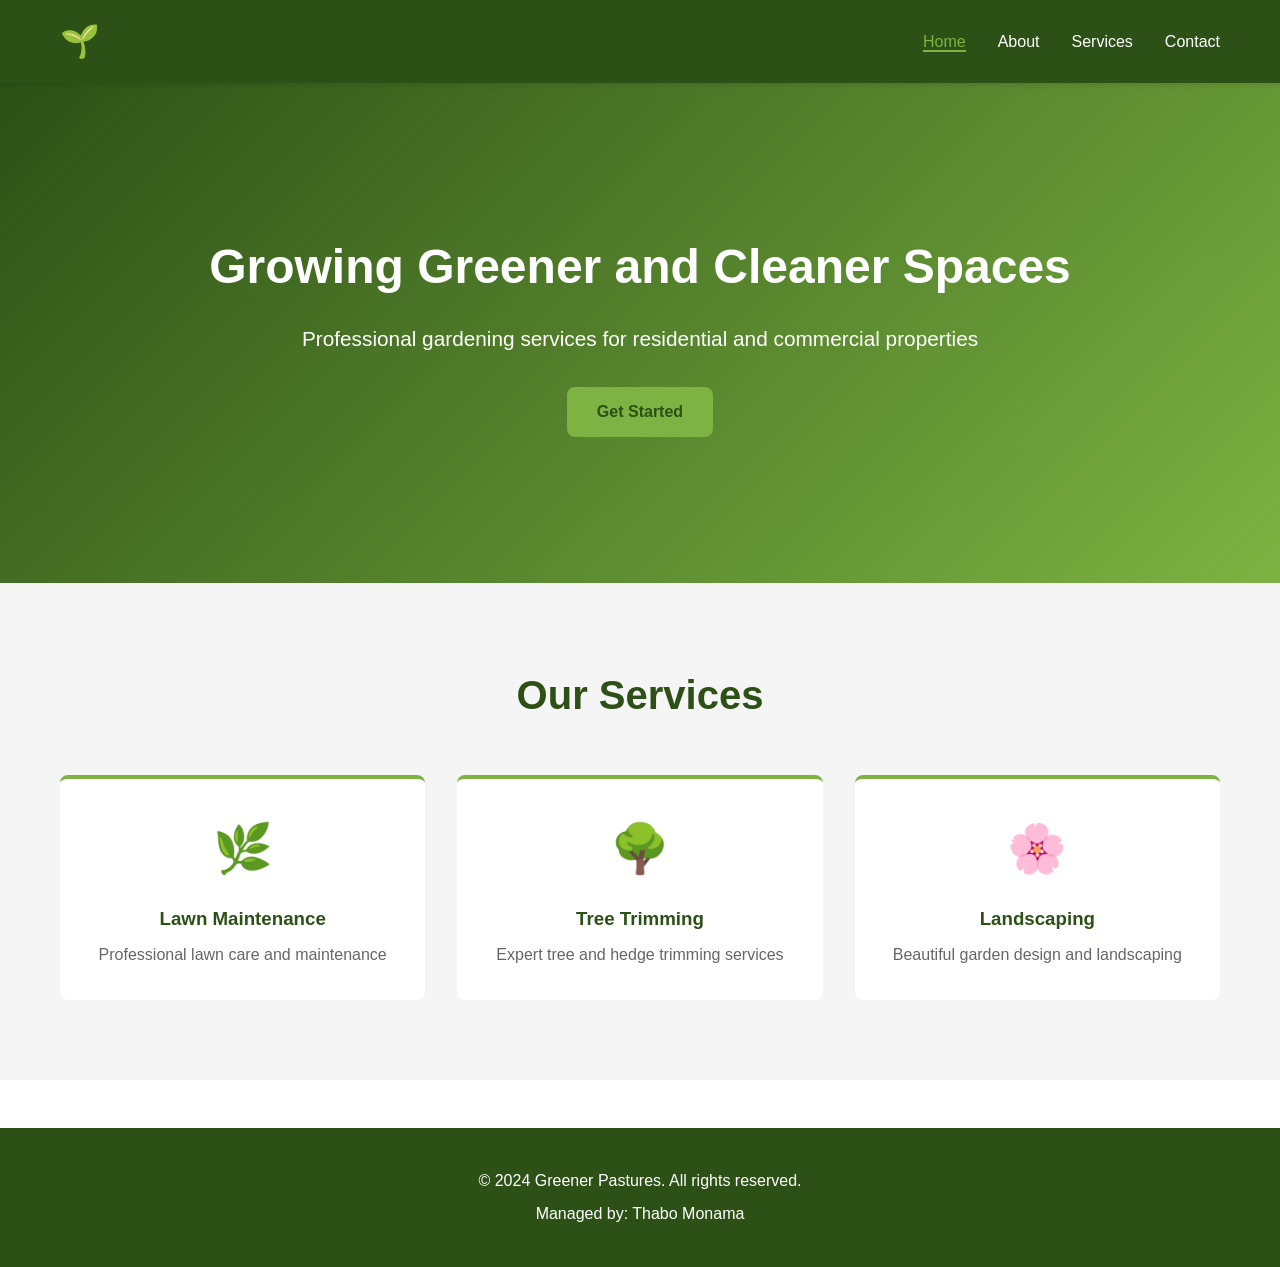
==== index.html @ 12ef0345 "Initial commit: Greener Pastures website" ====
<!DOCTYPE html>
<html lang="en">
<head>
    <meta charset="UTF-8">
    <meta name="viewport" content="width=device-width, initial-scale=1.0">
    <title>Greener Pastures - Gardening Services</title>
    <link rel="stylesheet" href="style.css">
</head>
<body>
    <!-- Navigation Bar -->
    <nav class="navbar">
        <div class="nav-container">
            <div class="logo">
                <span class="logo-icon">🌱</span>
                <span class="logo-text">Greener Pastures</span>
            </div>
            <ul class="nav-links">
                <li><a href="index.html" class="active">Home</a></li>
                <li><a href="about.html">About</a></li>
                <li><a href="services.html">Services</a></li>
                <li><a href="contact.html">Contact</a></li>
            </ul>
            <div class="hamburger" id="hamburger">
                <span></span>
                <span></span>
                <span></span>
            </div>
        </div>
    </nav>

    <!-- Hero Section -->
    <section class="hero">
        <div class="hero-content">
            <h1>Growing Greener and Cleaner Spaces</h1>
            <p>Professional gardening services for residential and commercial properties</p>
            <a href="contact.html" class="cta-button">Get Started</a>
        </div>
    </section>

    <!-- Featured Services -->
    <section class="featured-services">
        <div class="container">
            <h2>Our Services</h2>
            <div class="services-grid">
                <div class="service-card">
                    <div class="service-icon">🌿</div>
                    <h3>Lawn Maintenance</h3>
                    <p>Professional lawn care and maintenance</p>
                </div>
                <div class="service-card">
                    <div class="service-icon">🌳</div>
                    <h3>Tree Trimming</h3>
                    <p>Expert tree and hedge trimming services</p>
                </div>
                <div class="service-card">
                    <div class="service-icon">🌸</div>
                    <h3>Landscaping</h3>
                    <p>Beautiful garden design and landscaping</p>
                </div>
            </div>
        </div>
    </section>

    <!-- Footer -->
    <footer class="footer">
        <div class="footer-content">
            <p>&copy; 2024 Greener Pastures. All rights reserved.</p>
            <p>Managed by: Thabo Monama</p>
        </div>
    </footer>

    <script src="script.js"></script>
</body>
</html>
---- style.css ----
* {
    margin: 0;
    padding: 0;
    box-sizing: border-box;
}

:root {
    --dark-green: #2d5016;
    --light-green: #7cb342;
    --white: #ffffff;
    --light-gray: #f5f5f5;
    --text-dark: #333333;
    --border-radius: 8px;
    --transition: all 0.3s ease;
}

body {
    font-family: 'Segoe UI', Tahoma, Geneva, Verdana, sans-serif;
    line-height: 1.6;
    color: var(--text-dark);
    background-color: var(--white);
}

.container {
    max-width: 1200px;
    margin: 0 auto;
    padding: 0 20px;
}

/* Navigation Bar */
.navbar {
    background-color: var(--dark-green);
    color: var(--white);
    padding: 1rem 0;
    position: sticky;
    top: 0;
    z-index: 100;
    box-shadow: 0 2px 5px rgba(0, 0, 0, 0.1);
}

.nav-container {
    max-width: 1200px;
    margin: 0 auto;
    padding: 0 20px;
    display: flex;
    justify-content: space-between;
    align-items: center;
}

.logo {
    display: flex;
    align-items: center;
    gap: 10px;
    font-size: 1.5rem;
    font-weight: bold;
    color: var(--light-green);
}

.logo-icon {
    font-size: 2rem;
}

.logo-text {
    display: none;
}

.nav-links {
    display: flex;
    list-style: none;
    gap: 2rem;
}

.nav-links a {
    color: var(--white);
    text-decoration: none;
    transition: var(--transition);
    font-weight: 500;
}

.nav-links a:hover,
.nav-links a.active {
    color: var(--light-green);
    border-bottom: 2px solid var(--light-green);
}

.hamburger {
    display: none;
    flex-direction: column;
    cursor: pointer;
}

.hamburger span {
    width: 25px;
    height: 3px;
    background-color: var(--white);
    margin: 5px 0;
    transition: var(--transition);
}

/* Hero Section */
.hero {
    background: linear-gradient(135deg, var(--dark-green) 0%, var(--light-green) 100%);
    color: var(--white);
    padding: 100px 20px;
    text-align: center;
    min-height: 500px;
    display: flex;
    align-items: center;
    justify-content: center;
}

.hero-content h1 {
    font-size: 3rem;
    margin-bottom: 1rem;
    animation: slideInDown 0.8s ease-out;
}

.hero-content p {
    font-size: 1.3rem;
    margin-bottom: 2rem;
    animation: slideInUp 0.8s ease-out;
}

.cta-button {
    display: inline-block;
    background-color: var(--light-green);
    color: var(--dark-green);
    padding: 12px 30px;
    text-decoration: none;
    border-radius: var(--border-radius);
    font-weight: bold;
    transition: var(--transition);
    animation: slideInUp 0.8s ease-out 0.2s both;
}

.cta-button:hover {
    background-color: var(--white);
    transform: translateY(-3px);
    box-shadow: 0 5px 15px rgba(0, 0, 0, 0.2);
}

/* Featured Services */
.featured-services {
    padding: 80px 20px;
    background-color: var(--light-gray);
}

.featured-services h2 {
    text-align: center;
    font-size: 2.5rem;
    color: var(--dark-green);
    margin-bottom: 3rem;
}

.services-grid {
    display: grid;
    grid-template-columns: repeat(auto-fit, minmax(300px, 1fr));
    gap: 2rem;
}

.service-card {
    background-color: var(--white);
    padding: 2rem;
    border-radius: var(--border-radius);
    text-align: center;
    transition: var(--transition);
    border-top: 4px solid var(--light-green);
}

.service-card:hover {
    transform: translateY(-10px);
    box-shadow: 0 10px 30px rgba(45, 80, 22, 0.1);
}

.service-icon {
    font-size: 3rem;
    margin-bottom: 1rem;
}

.service-card h3 {
    color: var(--dark-green);
    margin-bottom: 0.5rem;
}

.service-card p {
    color: #666;
}

/* About Section */
.about-section {
    padding: 80px 20px;
}

.about-section h1 {
    color: var(--dark-green);
    font-size: 2.5rem;
    margin-bottom: 3rem;
    text-align: center;
}

.about-content {
    display: grid;
    grid-template-columns: 1fr 1fr;
    gap: 3rem;
    align-items: start;
}

.about-text h2 {
    color: var(--light-green);
    margin-top: 2rem;
    margin-bottom: 1rem;
}

.about-text h2:first-child {
    margin-top: 0;
}

.about-text p {
    color: #666;
    margin-bottom: 1rem;
    line-height: 1.8;
}

.about-list {
    list-style: none;
    margin-top: 1rem;
}

.about-list li {
    padding: 0.5rem 0;
    color: var(--dark-green);
    font-weight: 500;
}

.about-owner {
    display: flex;
    justify-content: center;
}

.owner-card {
    background: linear-gradient(135deg, var(--dark-green) 0%, var(--light-green) 100%);
    color: var(--white);
    padding: 2rem;
    border-radius: var(--border-radius);
    text-align: center;
    box-shadow: 0 5px 15px rgba(45, 80, 22, 0.2);
}

.owner-icon {
    font-size: 4rem;
    margin-bottom: 1rem;
}

.owner-card h3 {
    font-size: 1.5rem;
    margin-bottom: 0.5rem;
}

.owner-title {
    color: var(--light-green);
    font-weight: bold;
    margin-bottom: 1rem;
}

.owner-bio {
    line-height: 1.8;
    font-size: 0.95rem;
}

/* Services Section */
.services-section {
    padding: 80px 20px;
    background-color: var(--light-gray);
}

.services-section h1 {
    color: var(--dark-green);
    font-size: 2.5rem;
    text-align: center;
    margin-bottom: 1rem;
}

.section-subtitle {
    text-align: center;
    color: #666;
    font-size: 1.1rem;
    margin-bottom: 3rem;
}

.services-detailed {
    display: grid;
    grid-template-columns: repeat(auto-fit, minmax(350px, 1fr));
    gap: 2rem;
}

.service-item {
    background-color: var(--white);
    padding: 2rem;
    border-radius: var(--border-radius);
    border-left: 5px solid var(--light-green);
    transition: var(--transition);
}

.service-item:hover {
    box-shadow: 0 8px 20px rgba(45, 80, 22, 0.15);
}

.service-header {
    display: flex;
    align-items: center;
    gap: 1rem;
    margin-bottom: 1rem;
}

.service-number {
    background-color: var(--light-green);
    color: var(--white);
    width: 50px;
    height: 50px;
    border-radius: 50%;
    display: flex;
    align-items: center;
    justify-content: center;
    font-weight: bold;
    font-size: 1.2rem;
}

.service-item h3 {
    color: var(--dark-green);
    flex: 1;
}

.service-item p {
    color: #666;
    margin-bottom: 1rem;
    line-height: 1.8;
}

.service-features {
    list-style: none;
    border-top: 1px solid #eee;
    padding-top: 1rem;
}

.service-features li {
    padding: 0.5rem 0;
    color: var(--light-green);
    font-weight: 500;
}

.service-features li:before {
    content: "✓ ";
    color: var(--dark-green);
    font-weight: bold;
    margin-right: 0.5rem;
}

/* Contact Section */
.contact-section {
    padding: 80px 20px;
}

.contact-section h1 {
    color: var(--dark-green);
    font-size: 2.5rem;
    text-align: center;
    margin-bottom: 1rem;
}

.contact-content {
    display: grid;
    grid-template-columns: 1fr 1fr;
    gap: 3rem;
    margin-top: 3rem;
}

.contact-info {
    display: grid;
    grid-template-columns: 1fr 1fr;
    gap: 2rem;
}

.info-card {
    background-color: var(--light-gray);
    padding: 2rem;
    border-radius: var(--border-radius);
    text-align: center;
    transition: var(--transition);
}

.info-card:hover {
    background-color: var(--light-green);
    color: var(--white);
}

.info-icon {
    font-size: 2.5rem;
    margin-bottom: 1rem;
}

.info-card h3 {
    color: var(--dark-green);
    margin-bottom: 0.5rem;
}

.info-card:hover h3 {
    color: var(--white);
}

.info-card p {
    color: #666;
}

.info-card:hover p {
    color: var(--white);
}

/* Contact Form */
.contact-form-container {
    background-color: var(--light-gray);
    padding: 2rem;
    border-radius: var(--border-radius);
}

.contact-form {
    display: flex;
    flex-direction: column;
}

.form-group {
    margin-bottom: 1.5rem;
    display: flex;
    flex-direction: column;
}

.form-group label {
    color: var(--dark-green);
    font-weight: bold;
    margin-bottom: 0.5rem;
}

.form-group input,
.form-group select,
.form-group textarea {
    padding: 0.75rem;
    border: 2px solid #ddd;
    border-radius: var(--border-radius);
    font-family: inherit;
    font-size: 1rem;
    transition: var(--transition);
}

.form-group input:focus,
.form-group select:focus,
.form-group textarea:focus {
    outline: none;
    border-color: var(--light-green);
    box-shadow: 0 0 5px rgba(124, 179, 66, 0.3);
}

.submit-button {
    background-color: var(--dark-green);
    color: var(--white);
    padding: 12px 30px;
    border: none;
    border-radius: var(--border-radius);
    font-weight: bold;
    font-size: 1rem;
    cursor: pointer;
    transition: var(--transition);
}

.submit-button:hover {
    background-color: var(--light-green);
    transform: translateY(-2px);
    box-shadow: 0 5px 15px rgba(45, 80, 22, 0.2);
}

.form-message {
    margin-top: 1rem;
    padding: 1rem;
    border-radius: var(--border-radius);
    text-align: center;
    font-weight: bold;
    display: none;
}

.form-message.success {
    background-color: #d4edda;
    color: #155724;
    border: 1px solid #c3e6cb;
    display: block;
}

.form-message.error {
    background-color: #f8d7da;
    color: #721c24;
    border: 1px solid #f5c6cb;
    display: block;
}

/* Footer */
.footer {
    background-color: var(--dark-green);
    color: var(--white);
    text-align: center;
    padding: 2rem;
    margin-top: 3rem;
}

.footer-content p {
    margin: 0.5rem 0;
}

/* Animations */
@keyframes slideInDown {
    from {
        opacity: 0;
        transform: translateY(-30px);
    }
    to {
        opacity: 1;
        transform: translateY(0);
    }
}

@keyframes slideInUp {
    from {
        opacity: 0;
        transform: translateY(30px);
    }
    to {
        opacity: 1;
        transform: translateY(0);
    }
}

/* Responsive Design */
@media (max-width: 768px) {
    .logo-text {
        display: inline;
    }

    .nav-links {
        display: none;
        position: absolute;
        top: 60px;
        left: 0;
        width: 100%;
        background-color: var(--dark-green);
        flex-direction: column;
        gap: 0;
        padding: 1rem 0;
    }

    .nav-links.active {
        display: flex;
    }

    .nav-links a {
        padding: 0.75rem 1.5rem;
        border-bottom: 1px solid rgba(255, 255, 255, 0.1);
    }

    .hamburger {
        display: flex;
    }

    .hamburger.active span:nth-child(1) {
        transform: rotate(45deg) translate(10px, 10px);
    }

    .hamburger.active span:nth-child(2) {
        opacity: 0;
    }

    .hamburger.active span:nth-child(3) {
        transform: rotate(-45deg) translate(7px, -7px);
    }

    .hero-content h1 {
        font-size: 2rem;
    }

    .hero-content p {
        font-size: 1rem;
    }

    .featured-services h2 {
        font-size: 2rem;
    }

    .about-content {
        grid-template-columns: 1fr;
    }

    .contact-info {
        grid-template-columns: 1fr;
    }

    .contact-content {
        grid-template-columns: 1fr;
    }

    .services-detailed {
        grid-template-columns: 1fr;
    }
}

@media (max-width: 480px) {
    .hero-content h1 {
        font-size: 1.5rem;
    }

    .featured-services h2,
    .about-section h1,
    .services-section h1,
    .contact-section h1 {
        font-size: 1.5rem;
    }

    .nav-links {
        gap: 0;
    }

    .services-grid {
        grid-template-columns: 1fr;
    }
}
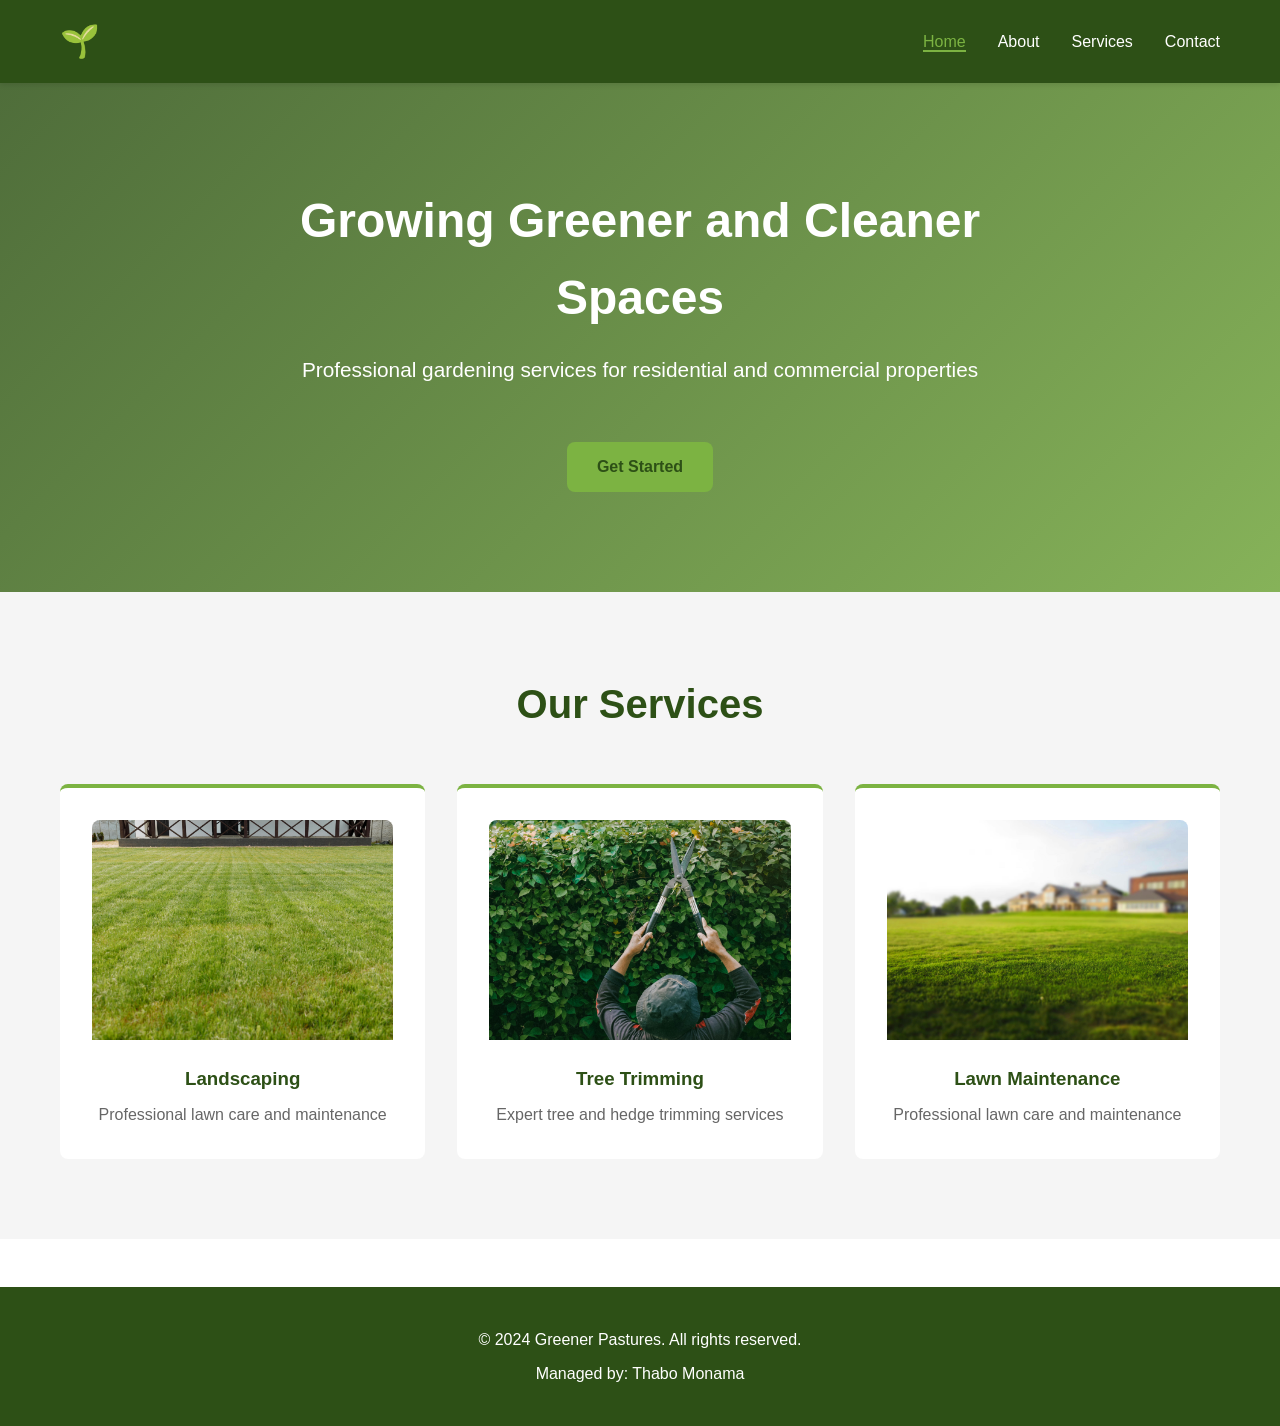
==== commit 65ae5ad4: "Add real images to website" ====
--- a/index.html
+++ b/index.html
@@ -43,19 +43,19 @@
             <h2>Our Services</h2>
             <div class="services-grid">
                 <div class="service-card">
-                    <div class="service-icon">🌿</div>
-                    <h3>Lawn Maintenance</h3>
+                    <img src="images/landscape.jpg.jpg" alt="Landscaping" class="service-image">
+                    <h3>Landscaping </h3>
                     <p>Professional lawn care and maintenance</p>
                 </div>
                 <div class="service-card">
-                    <div class="service-icon">🌳</div>
+                   <img src="images/tree-trimming.jpg.jpg" alt="Tree Trimming" class="service-image">
                     <h3>Tree Trimming</h3>
                     <p>Expert tree and hedge trimming services</p>
                 </div>
                 <div class="service-card">
-                    <div class="service-icon">🌸</div>
-                    <h3>Landscaping</h3>
-                    <p>Beautiful garden design and landscaping</p>
+                   <img src="images/lawn.jpg (2).jpg" alt="Lawn Maintenance" class="service-image">
+                   <h3>Lawn Maintenance</h3>
+                   <p>Professional lawn care and maintenance</p>
                 </div>
             </div>
         </div>
--- a/style.css
+++ b/style.css
@@ -97,7 +97,6 @@
     transition: var(--transition);
 }
 
-/* Hero Section */
 .hero {
     background: linear-gradient(135deg, var(--dark-green) 0%, var(--light-green) 100%);
     color: var(--white);
@@ -120,7 +119,6 @@
     margin-bottom: 2rem;
     animation: slideInUp 0.8s ease-out;
 }
-
 .cta-button {
     display: inline-block;
     background-color: var(--light-green);
@@ -626,4 +624,64 @@
     .services-grid {
         grid-template-columns: 1fr;
     }
+}
+
+/* --- Updated Image Styles for Perfect Fit --- */
+
+/* 1. Service Card Images (Home, About, Services pages) */
+.service-image {
+    width: 100%;            /* Full width of the card */
+    height: 220px;          /* Fixed height so all cards are equal */
+    object-fit: cover;      /* Crops image to fill the box without stretching */
+    object-position: center; /* Focuses on the center of the image */
+    display: block;
+    border-radius: var(--border-radius) var(--border-radius) 0 0; /* Rounded top corners only */
+    margin-bottom: 1.5rem;  /* Space between image and text */
+    transition: transform 0.3s ease;
+}
+
+/* Optional: Gentle zoom effect on hover */
+.service-card:hover .service-image {
+    transform: scale(1.02);
+}
+
+/* 2. Hero Section (Background Image) */
+.hero {
+    /* Keeps your gradient overlay + adds the background image */
+    background: linear-gradient(135deg, rgba(45, 80, 22, 0.85) 0%, rgba(124, 179, 66, 0.85) 100%), 
+                url('images/hero-bg.jpg') center/cover no-repeat;
+    background-attachment: fixed; /* Keeps background still while scrolling */
+    min-height: 500px;      /* Ensures the hero section is tall enough */
+    display: flex;
+    align-items: center;    /* Vertically centers the text */
+    justify-content: center; /* Horizontally centers the text */
+    text-align: center;     /* Centers the text inside */
+}
+
+/* 3. Ensure "Get Started" and Headings stay centered */
+.hero-content {
+    display: flex;
+    flex-direction: column;
+    align-items: center;    /* Keeps everything stacked and centered */
+    max-width: 800px;       /* Prevents text from getting too wide */
+    margin: 0 auto;         /* Centers the content block */
+}
+
+/* Ensure the CTA button looks good */
+.cta-button {
+    margin-top: 1.5rem;     /* Space between text and button */
+    text-decoration: none;
+    display: inline-block;
+    background-color: var(--light-green);
+    color: var(--dark-green);
+    padding: 12px 30px;
+    border-radius: var(--border-radius);
+    font-weight: bold;
+    transition: var(--transition);
+}
+
+.cta-button:hover {
+    background-color: var(--white);
+    transform: translateY(-3px);
+    box-shadow: 0 5px 15px rgba(0, 0, 0, 0.2);
 }
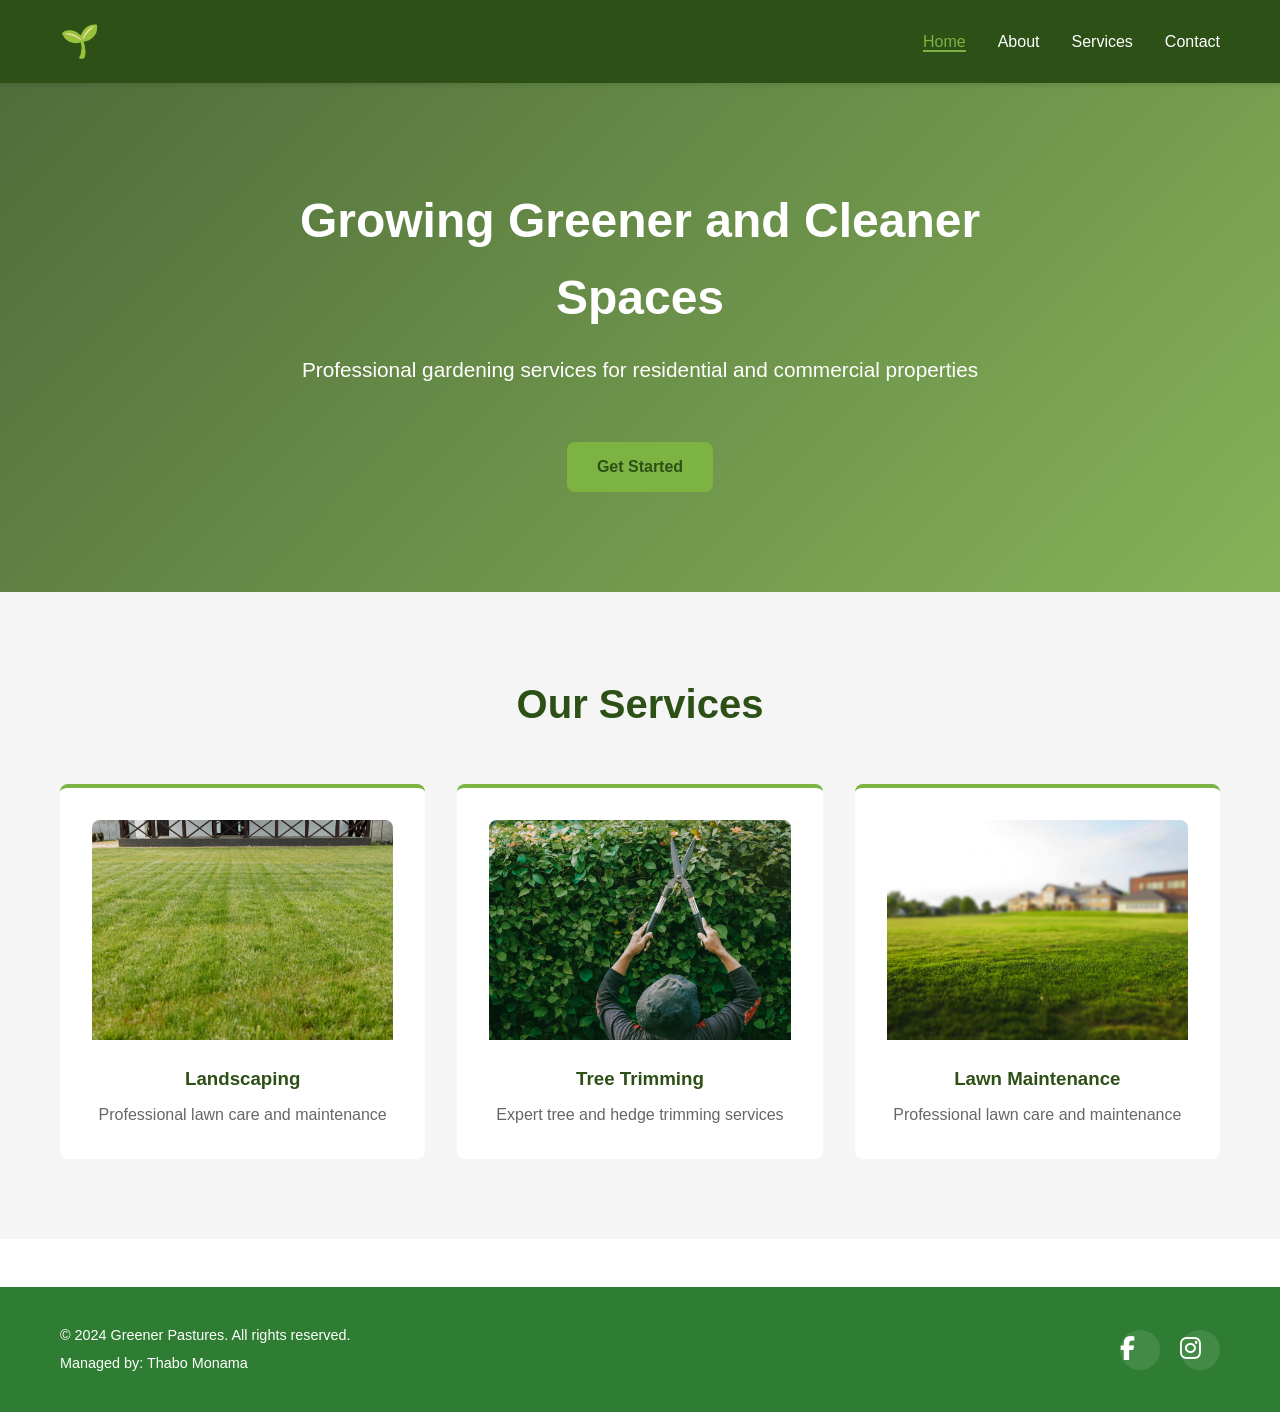
==== commit 2d890c0c: "Add social media icons to footer and fix image paths" ====
--- a/index.html
+++ b/index.html
@@ -4,6 +4,7 @@
     <meta charset="UTF-8">
     <meta name="viewport" content="width=device-width, initial-scale=1.0">
     <title>Greener Pastures - Gardening Services</title>
+    <link rel="stylesheet" href="https://cdnjs.cloudflare.com/ajax/libs/font-awesome/6.4.0/css/all.min.css">
     <link rel="stylesheet" href="style.css">
 </head>
 <body>
@@ -43,17 +44,17 @@
             <h2>Our Services</h2>
             <div class="services-grid">
                 <div class="service-card">
-                    <img src="images/landscape.jpg.jpg" alt="Landscaping" class="service-image">
+                    <img src="images/landscape.jpg" alt="Landscaping" class="service-image">
                     <h3>Landscaping </h3>
                     <p>Professional lawn care and maintenance</p>
                 </div>
                 <div class="service-card">
-                   <img src="images/tree-trimming.jpg.jpg" alt="Tree Trimming" class="service-image">
+                    <img src="images/tree-trimming.jpg" alt="Tree Trimming" class="service-image">
                     <h3>Tree Trimming</h3>
                     <p>Expert tree and hedge trimming services</p>
                 </div>
                 <div class="service-card">
-                   <img src="images/lawn.jpg (2).jpg" alt="Lawn Maintenance" class="service-image">
+                   <img src="images/lawn.jpg" alt="Lawn Maintenance" class="service-image">
                    <h3>Lawn Maintenance</h3>
                    <p>Professional lawn care and maintenance</p>
                 </div>
@@ -61,11 +62,24 @@
         </div>
     </section>
 
-    <!-- Footer -->
+          <!-- Footer -->
     <footer class="footer">
         <div class="footer-content">
-            <p>&copy; 2024 Greener Pastures. All rights reserved.</p>
-            <p>Managed by: Thabo Monama</p>
+            <div class="footer-text">
+                <p>&copy; 2024 Greener Pastures. All rights reserved.</p>
+                <p>Managed by: Thabo Monama</p>
+            </div>
+            
+            <!-- Social Media Icons -->
+            <div class="social-icons">
+                <!-- Replace 'greenerpasturesgarden' and 'greener_pastures' with your actual page names -->
+                <a href="https://www.facebook.com/greenerpasturesgarden" target="_blank" class="icon-link" aria-label="Facebook">
+                    <i class="fab fa-facebook-f"></i>
+                </a>
+                <a href="https://www.instagram.com/greener_pastures" target="_blank" class="icon-link" aria-label="Instagram">
+                    <i class="fab fa-instagram"></i>
+                </a>
+            </div>
         </div>
     </footer>
 
--- a/style.css
+++ b/style.css
@@ -497,17 +497,72 @@
     display: block;
 }
 
-/* Footer */
+/* Footer Styles */
 .footer {
-    background-color: var(--dark-green);
-    color: var(--white);
-    text-align: center;
-    padding: 2rem;
+    background-color: #2e7d32; /* Dark Green to match theme */
+    color: white;
+    padding: 2rem 0;
     margin-top: 3rem;
 }
 
-.footer-content p {
-    margin: 0.5rem 0;
+.footer-content {
+    max-width: 1200px;
+    margin: 0 auto;
+    padding: 0 20px;
+    display: flex;
+    justify-content: space-between; /* Separates text and icons */
+    align-items: center;
+    flex-wrap: wrap; /* Wraps on mobile */
+    gap: 20px;
+}
+
+.footer-text p {
+    margin: 5px 0;
+    font-size: 0.9rem;
+}
+
+/* Social Icons Container */
+.social-icons {
+    display: flex;
+    gap: 20px;
+}
+
+/* Individual Icon Links */
+.icon-link {
+    color: white;
+    font-size: 1.5rem; /* Size of the icon */
+    transition: all 0.3s ease;
+    display: flex;
+    align-items: center;
+    justify-content: center;
+    width: 40px;
+    height: 40px;
+    border-radius: 50%;
+    background-color: rgba(255, 255, 255, 0.1); /* Slight background circle */
+    text-decoration: none;
+}
+
+/* Hover Effects */
+.icon-link:hover {
+    background-color: white;
+    transform: translateY(-3px);
+}
+
+/* Specific Brand Colors on Hover */
+.icon-link:hover .fa-facebook-f {
+    color: #1877F2;
+}
+
+.icon-link:hover .fa-instagram {
+    color: #E4405F;
+}
+
+/* Responsive: Stack footer on small screens */
+@media (max-width: 600px) {
+    .footer-content {
+        flex-direction: column;
+        text-align: center;
+    }
 }
 
 /* Animations */
@@ -684,4 +739,25 @@
     background-color: var(--white);
     transform: translateY(-3px);
     box-shadow: 0 5px 15px rgba(0, 0, 0, 0.2);
+}
+
+/* --- Owner Photo Styles --- */
+.owner-photo {
+    width: 150px;           /* Adjust size as needed */
+    height: 150px;
+    border-radius: 50%;     /* Makes it circular */
+    object-fit: cover;      /* Ensures photo fills circle without stretching */
+    border: 4px solid var(--light-green); /* Adds a nice green border */
+    margin: 0 auto 1.5rem auto; /* Centers the photo and adds bottom space */
+    display: block;
+    box-shadow: 0 5px 15px rgba(0, 0, 0, 0.2);
+}
+
+.social-icons a {
+  transition: transform 0.3s ease;
+  display: inline-block;
+}
+
+.social-icons a:hover {
+  transform: scale(1.2); /* Makes the icon slightly bigger when you hover over it */
 }
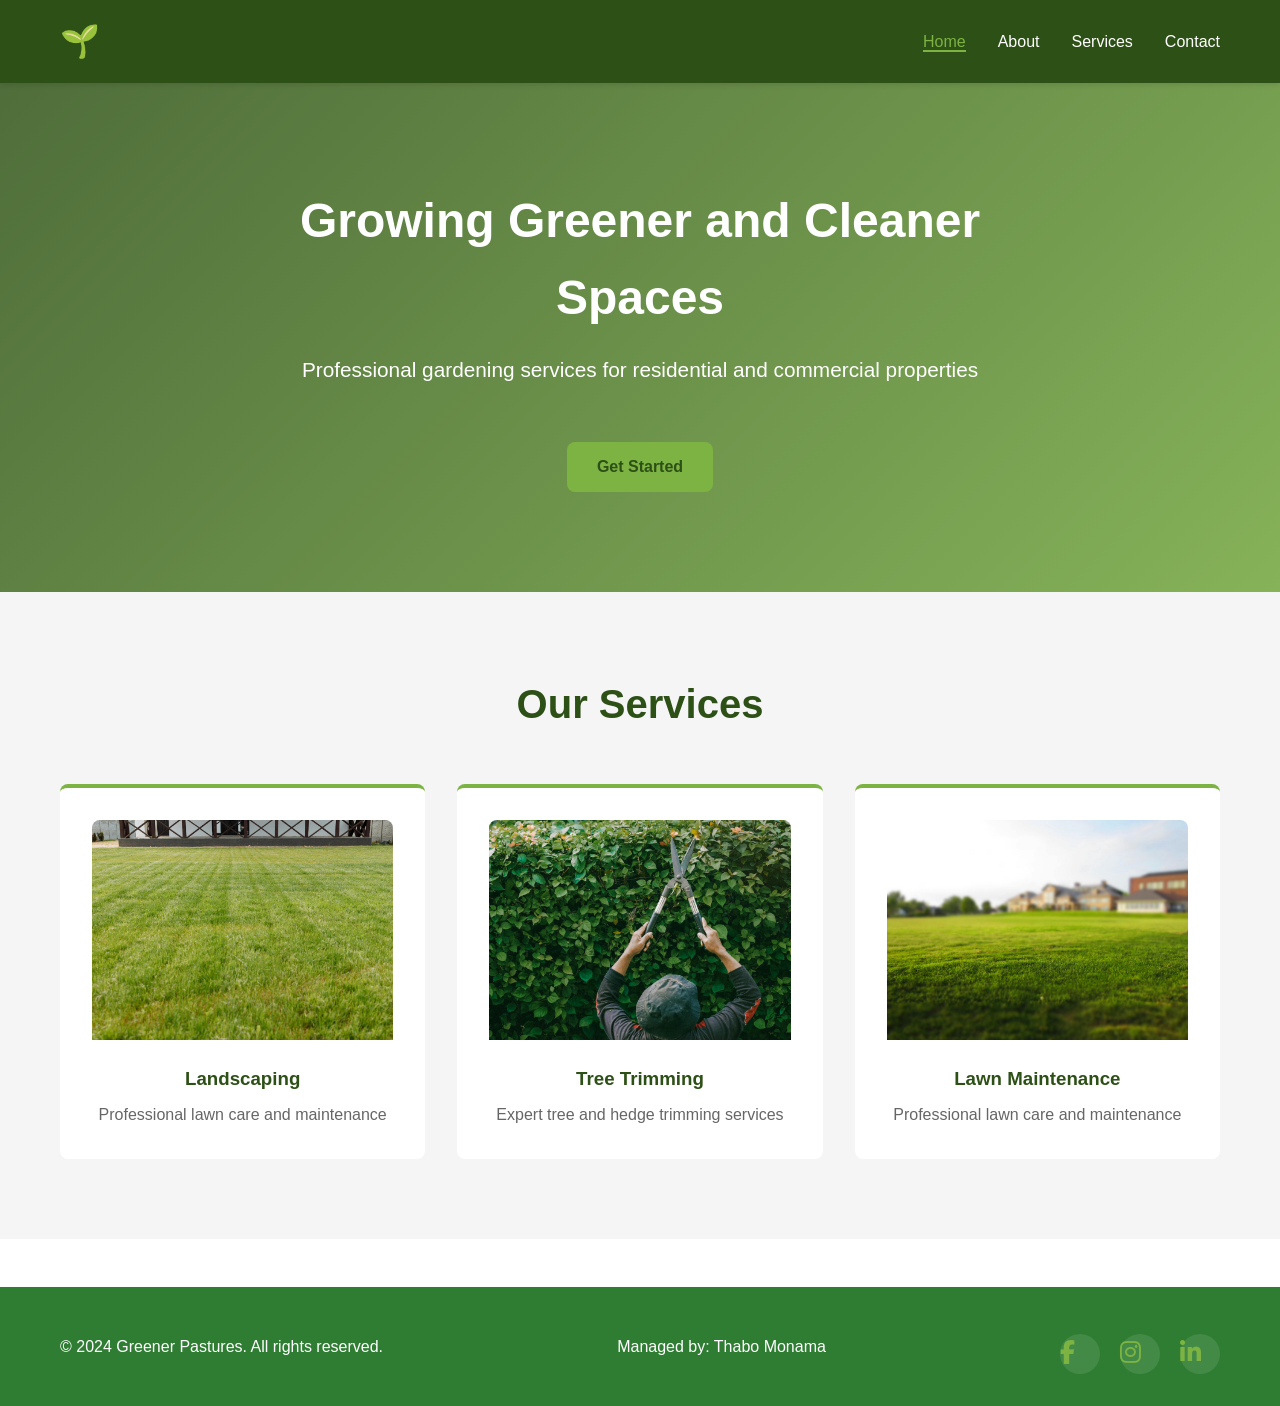
==== commit c8234502: "Added social media icons and updated footer styling" ====
--- a/index.html
+++ b/index.html
@@ -6,6 +6,8 @@
     <title>Greener Pastures - Gardening Services</title>
     <link rel="stylesheet" href="https://cdnjs.cloudflare.com/ajax/libs/font-awesome/6.4.0/css/all.min.css">
     <link rel="stylesheet" href="style.css">
+    <!-- Font Awesome for Social Media Icons -->
+<link rel="stylesheet" href="https://cdnjs.cloudflare.com/ajax/libs/font-awesome/6.4.0/css/all.min.css">
 </head>
 <body>
     <!-- Navigation Bar -->
@@ -63,26 +65,25 @@
     </section>
 
           <!-- Footer -->
-    <footer class="footer">
-        <div class="footer-content">
-            <div class="footer-text">
-                <p>&copy; 2024 Greener Pastures. All rights reserved.</p>
-                <p>Managed by: Thabo Monama</p>
-            </div>
-            
-            <!-- Social Media Icons -->
-            <div class="social-icons">
-                <!-- Replace 'greenerpasturesgarden' and 'greener_pastures' with your actual page names -->
-                <a href="https://www.facebook.com/greenerpasturesgarden" target="_blank" class="icon-link" aria-label="Facebook">
-                    <i class="fab fa-facebook-f"></i>
-                </a>
-                <a href="https://www.instagram.com/greener_pastures" target="_blank" class="icon-link" aria-label="Instagram">
-                    <i class="fab fa-instagram"></i>
-                </a>
-            </div>
+<footer class="footer">
+    <div class="footer-content">
+        <p>&copy; 2024 Greener Pastures. All rights reserved.</p>
+        <p>Managed by: Thabo Monama</p>
+        
+        <!-- Social Media Icons -->
+        <div class="social-icons" style="margin-top: 15px;">
+            <a href="https://www.facebook.com/YOUR_FACEBOOK_PAGE" class="icon-link" target="_blank" aria-label="Facebook">
+                <i class="fab fa-facebook-f"></i>
+            </a>
+            <a href="https://www.instagram.com/YOUR_INSTAGRAM_PAGE" class="icon-link" target="_blank" aria-label="Instagram">
+                <i class="fab fa-instagram"></i>
+            </a>
+            <a href="https://www.linkedin.com/in/YOUR_LINKEDIN_PROFILE" class="icon-link" target="_blank" aria-label="LinkedIn">
+                <i class="fab fa-linkedin-in"></i>
+            </a>
         </div>
-    </footer>
-
+    </div>
+</footer>
     <script src="script.js"></script>
 </body>
 </html>
--- a/style.css
+++ b/style.css
@@ -555,6 +555,10 @@
 
 .icon-link:hover .fa-instagram {
     color: #E4405F;
+}
+
+.icon-link:hover .fa-linkedin-in {
+    color: #0A66C2;
 }
 
 /* Responsive: Stack footer on small screens */
@@ -760,4 +764,23 @@
 
 .social-icons a:hover {
   transform: scale(1.2); /* Makes the icon slightly bigger when you hover over it */
+}
+
+/* Social Media Icons Styling */
+.social-icons {
+    display: flex;
+    justify-content: center;
+    gap: 20px;
+    margin-top: 15px;
+}
+
+.icon-link {
+    color: var(--light-green); /* Uses your light green color */
+    font-size: 1.5rem;
+    transition: var(--transition);
+}
+
+.icon-link:hover {
+    color: var(--white); /* Turns white on hover */
+    transform: scale(1.1); /* Slightly enlarges on hover */
 }
